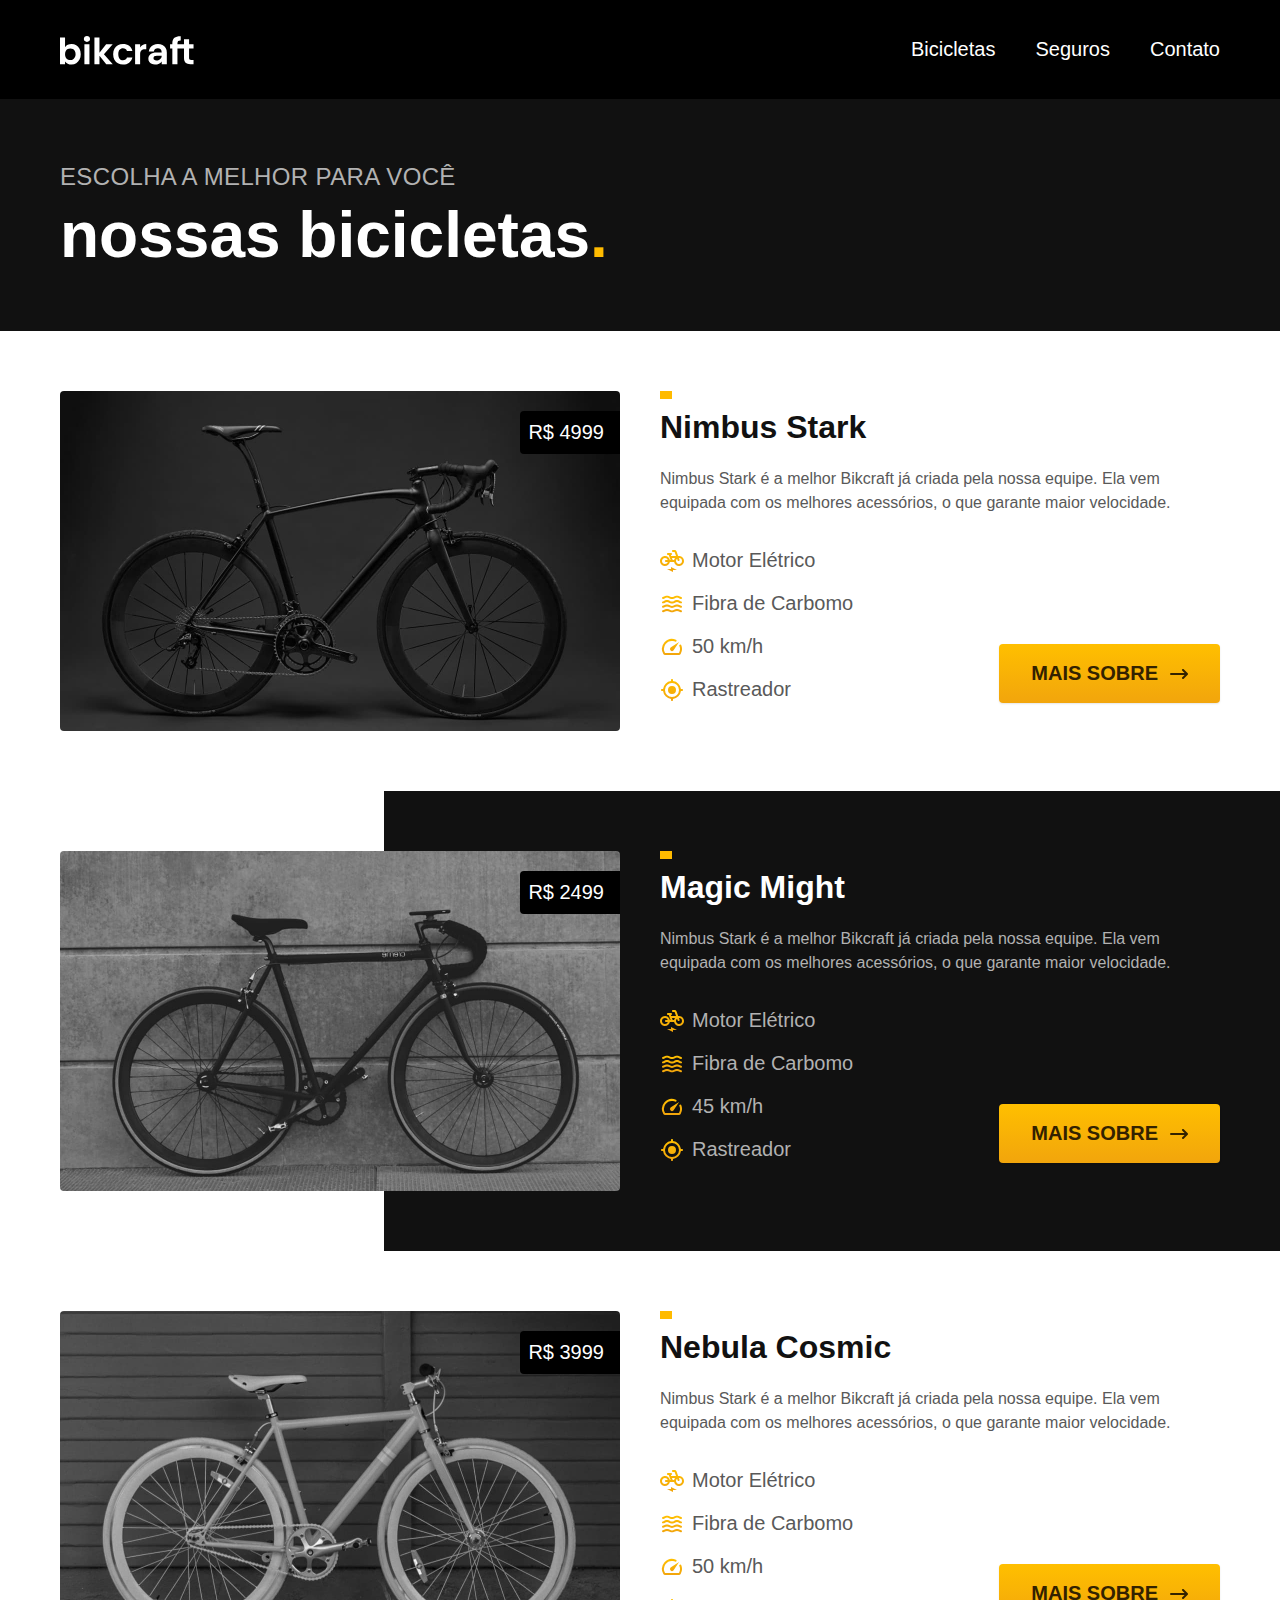
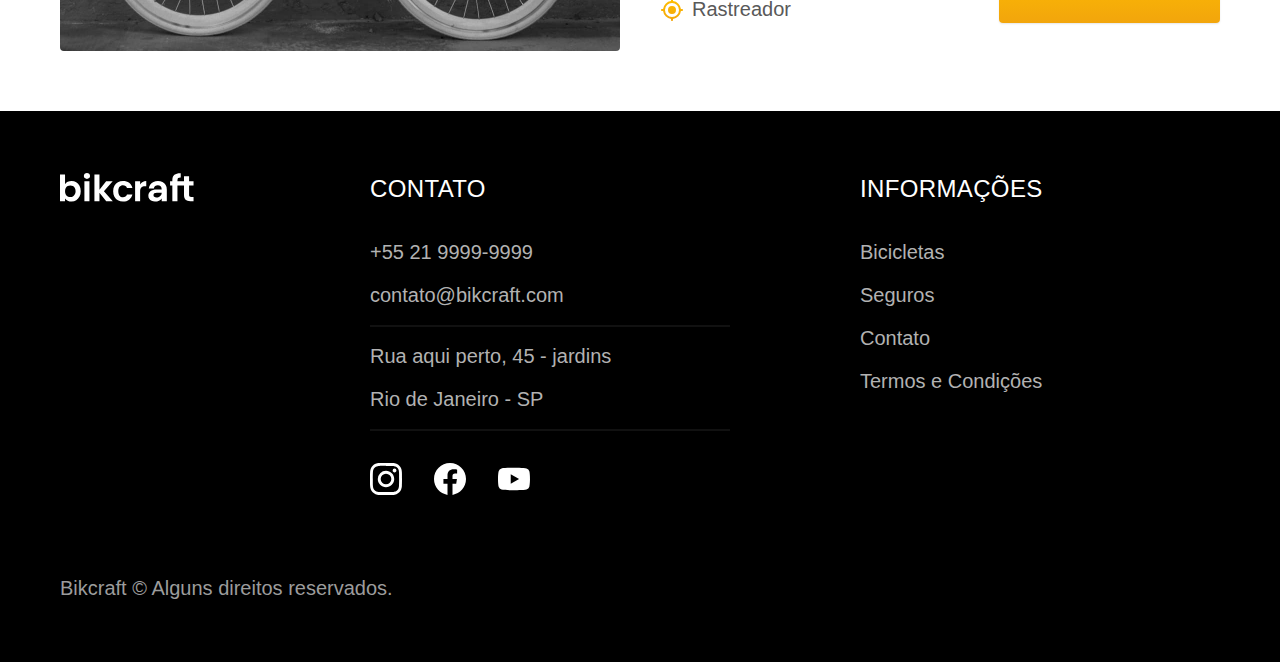
==== bicicletas.html @ 5d1f66c7 "bike-finished" ====
<!DOCTYPE html>

<!DOCTYPE html>
<html lang="pt-br">

<head>
  <meta charset="UTF-8">
  <meta name="description" content="Termos e Condições">
  <meta name="viewport" content="width=device-width, initial-scale=1.0">
  <title>Bicicletas | Bicraft</title>
  <link rel="stylesheet" href="./css/style.css">
  <!-- <link rel="preconnect" href="https://fonts.googleapis.com">
<link rel="preconnect" href="https://fonts.gstatic.com" crossorigin>
<link href="https://fonts.googleapis.com/css2?family=Merriweather:ital,wght@1,900&family=Poppins:wght@400;600&family=Roboto:wght@400;500&display=swap" rel="stylesheet"> -->

<body id="bicicletas">
  <header class="header-bg">
    <div class="header container">

      <a href="./">
        <img src="./img/bikcraft.svg" alt="Bikcraft">
      </a>

      <nav aria-label="primaria">
        <ul class="header-menu font-1-m cor-0">
          <li> <a href="./bicicletas.html">Bicicletas</a></li>
          <li> <a href="./seguros.html">Seguros</a></li>
          <li> <a href="./contato.html">Contato</a></li>
        </ul>
      </nav>
    </div>
  </header>

  <main>
    <div class="titulo-bg">
      <div class="titulo container">
        <p class="font-2-l-b cor-5">ESCOLHA A MELHOR PARA VOCÊ</p>
        <h1 class="font-1-xxl cor-0">nossas bicicletas<span class="cor-p1">.</span>
          <h1>
      </div>
    </div>


    <div class="bicicletas container">

      <div class="bicicletas-imagem">
        <img src="./img/bicicletas/nimbus.jpg" alt="bicicleta preta">
        <span class="font-2-m cor-0">R$ 4999</span>
      </div>

      <div class="bicicletas-conteudo">
        <h2 class="font-1-xl">Nimbus Stark</h2>
        <p class="font-2-s cor-8"> Nimbus Stark é a melhor Bikcraft já criada pela nossa equipe. Ela vem equipada com os melhores acessórios, o que garante maior velocidade.</p>
        <ul class="font-1-m cor-8">
          <li><img src="./img/icones/eletrica.svg" alt="">Motor Elétrico</li>
          <li><img src="./img/icones/carbono.svg" alt="">Fibra de Carbomo</li>
          <li><img src="./img/icones/velocidade.svg" alt="">50 km/h</li>
          <li><img src="./img/icones/rastreador.svg" alt="">Rastreador</li>
        </ul>
        <a class="botao seta" href="./bicicletas/nimbus.html">Mais Sobre</a>
      </div>
    </div>


    <div class="bicicletas-bg">
      <div class="bicicletas container">

        <div class="bicicletas-imagem">
          <img src="./img/bicicletas/magic.jpg" alt="bicicleta preta">
          <span class="font-2-m cor-0">R$ 2499</span>
        </div>

        <div class="bicicletas-conteudo">
          <h2 class="font-1-xl cor-0">Magic Might</h2>
          <p class="font-2-s cor-5"> Nimbus Stark é a melhor Bikcraft já criada pela nossa equipe. Ela vem equipada com os melhores acessórios, o que garante maior velocidade.</p>
          <ul class="font-1-m cor-5">
            <li><img src="./img/icones/eletrica.svg" alt="">Motor Elétrico</li>
            <li><img src="./img/icones/carbono.svg" alt="">Fibra de Carbomo</li>
            <li><img src="./img/icones/velocidade.svg" alt="">45 km/h</li>
            <li><img src="./img/icones/rastreador.svg" alt="">Rastreador</li>
          </ul>
          <a class="botao seta" href="./bicicletas/magic.html">Mais Sobre</a>
        </div>

      </div>
    </div>


    <div class="bicicletas container">

      <div class="bicicletas-imagem">
        <img src="./img/bicicletas/nebula.jpg" alt="bicicleta preta">
        <span class="font-2-m cor-0">R$ 3999</span>
      </div>

      <div class="bicicletas-conteudo">
        <h2 class="font-1-xl">Nebula Cosmic</h2>
        <p class="font-2-s cor-8"> Nimbus Stark é a melhor Bikcraft já criada pela nossa equipe. Ela vem equipada com os melhores acessórios, o que garante maior velocidade.</p>
        <ul class="font-1-m cor-8">
          <li><img src="./img/icones/eletrica.svg" alt="">Motor Elétrico</li>
          <li><img src="./img/icones/carbono.svg" alt="">Fibra de Carbomo</li>
          <li><img src="./img/icones/velocidade.svg" alt="">50 km/h</li>
          <li><img src="./img/icones/rastreador.svg" alt="">Rastreador</li>
        </ul>
        <a class="botao seta" href="./bicicletas/nebula.html">Mais Sobre</a>
      </div>
    </div>


  </main>









  <footer class="footer-bg">
    <div class="footer container">
      <img src="./img/bikcraft.svg" alt="Bikecraft">

      <div class="footer-contato">
        <h3 class="font-2-l-b cor-0">Contato</h3>
        <ul class="font-2-m cor-5">
          <li><a href="tel:+55219999999">+55 21 9999-9999</a></li>
          <li><a href="mailto:contato@bikcraft.com">contato@bikcraft.com</a></li>
          <li>Rua aqui perto, 45 - jardins</li>
          <li>Rio de Janeiro - SP</li>
        </ul>
        <div class="footer-redes">
          <a href="./">
            <img src="./img/redes/instagram.svg" alt="Instagram">
          </a>
          <a href="./">
            <img src="./img/redes/facebook.svg" alt="Facebook">
          </a>
          <a href="./">
            <img src="./img/redes/youtube.svg" alt="Youtube">
          </a>
        </div>
      </div>

      <div class="footer-informacoes">
        <h3 class="font-2-l-b cor-0">informações</h3>
        <nav>
          <ul class="font-1-m cor-5">
            <li> <a href="./bicicletas.html">Bicicletas</a></li>
            <li> <a href="./seguros.html">Seguros</a></li>
            <li> <a href="./contato.html">Contato</a></li>
            <li> <a href="./termos.html">Termos e Condições</a></li>
          </ul>
        </nav>
      </div>
      <p class="footer-copy font-2-m cor-6">Bikcraft © Alguns direitos reservados.</p>



    </div>

  </footer>


</body>

</html>
---- css/style.css ----
@import "./global/global.css";
@import "./utilidades/tipografia.css";
@import "./utilidades/cores.css";

@import "./global/header.css";
@import "./global/footer.css";

/* Componentes */
@import "./utilidades/componentes.css";

/* Home */
@import "./home/introducao.css";
@import "./home/tecnologia.css";
@import "./home/parceiros.css";
@import "./home/depoimento.css";

/* Bicicletas */
@import "./bicicletas/bicicletas-lista.css";
@import "./bicicletas/bicicletas.css";

/* Seguros */
@import "./seguros/seguros.css";

/* Termos */
@import "./termos/termos.css";
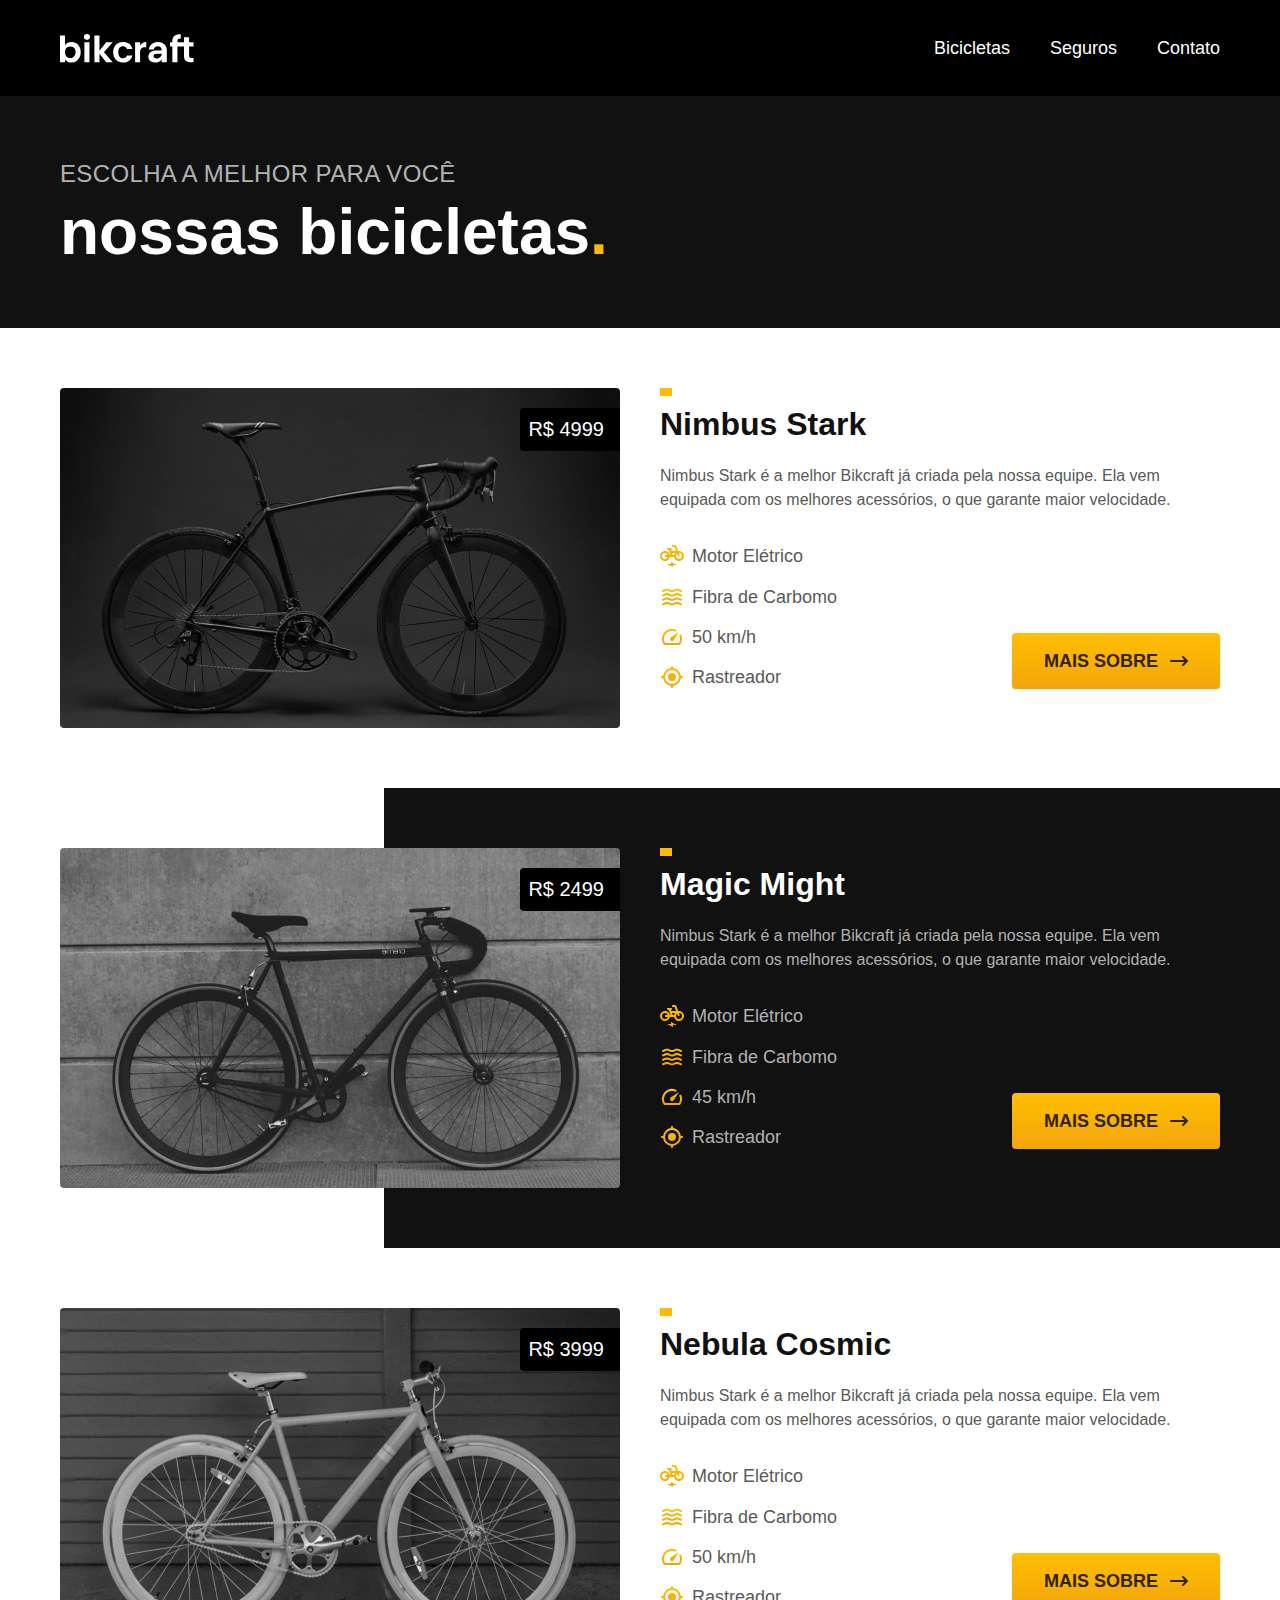
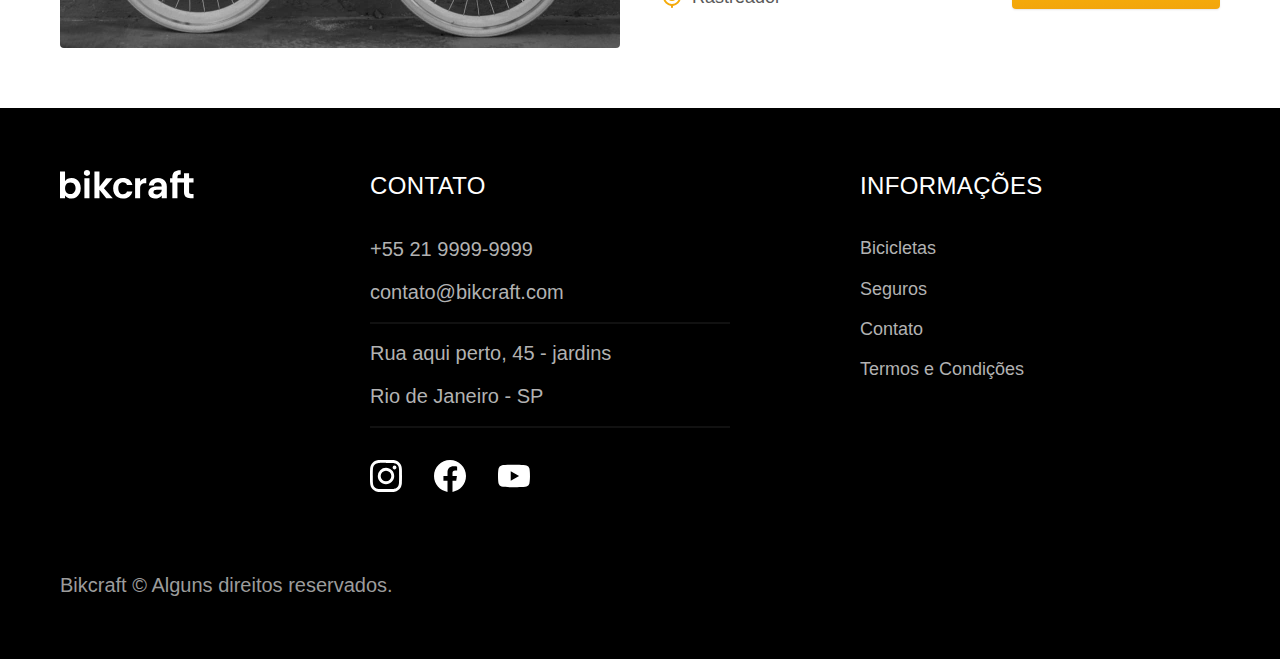
==== commit 9afbb21e: "bug-fix" ====
--- a/bicicletas.html
+++ b/bicicletas.html
@@ -1,4 +1,4 @@
-<!DOCTYPE html>
+
 
 <!DOCTYPE html>
 <html lang="pt-br">
--- a/css/style.css
+++ b/css/style.css
@@ -5,8 +5,9 @@
 @import "./global/header.css";
 @import "./global/footer.css";
 
-/* Componentes */
+/* Utilidades */
 @import "./utilidades/componentes.css";
+@import "./utilidades/formulario.css";
 
 /* Home */
 @import "./home/introducao.css";
@@ -18,8 +19,18 @@
 @import "./bicicletas/bicicletas-lista.css";
 @import "./bicicletas/bicicletas.css";
 
+/* Bicicleta */
+@import "./bicicleta/bicicleta.css";
+@import "./bicicleta/seguro.css";
+
 /* Seguros */
 @import "./seguros/seguros.css";
+@import "./seguros/vantagens.css";
+@import "./seguros/perguntas.css";
+
+/* Contato */
+@import "./contato/contato.css";
+@import "./contato/lojas.css";
 
 /* Termos */
 @import "./termos/termos.css";
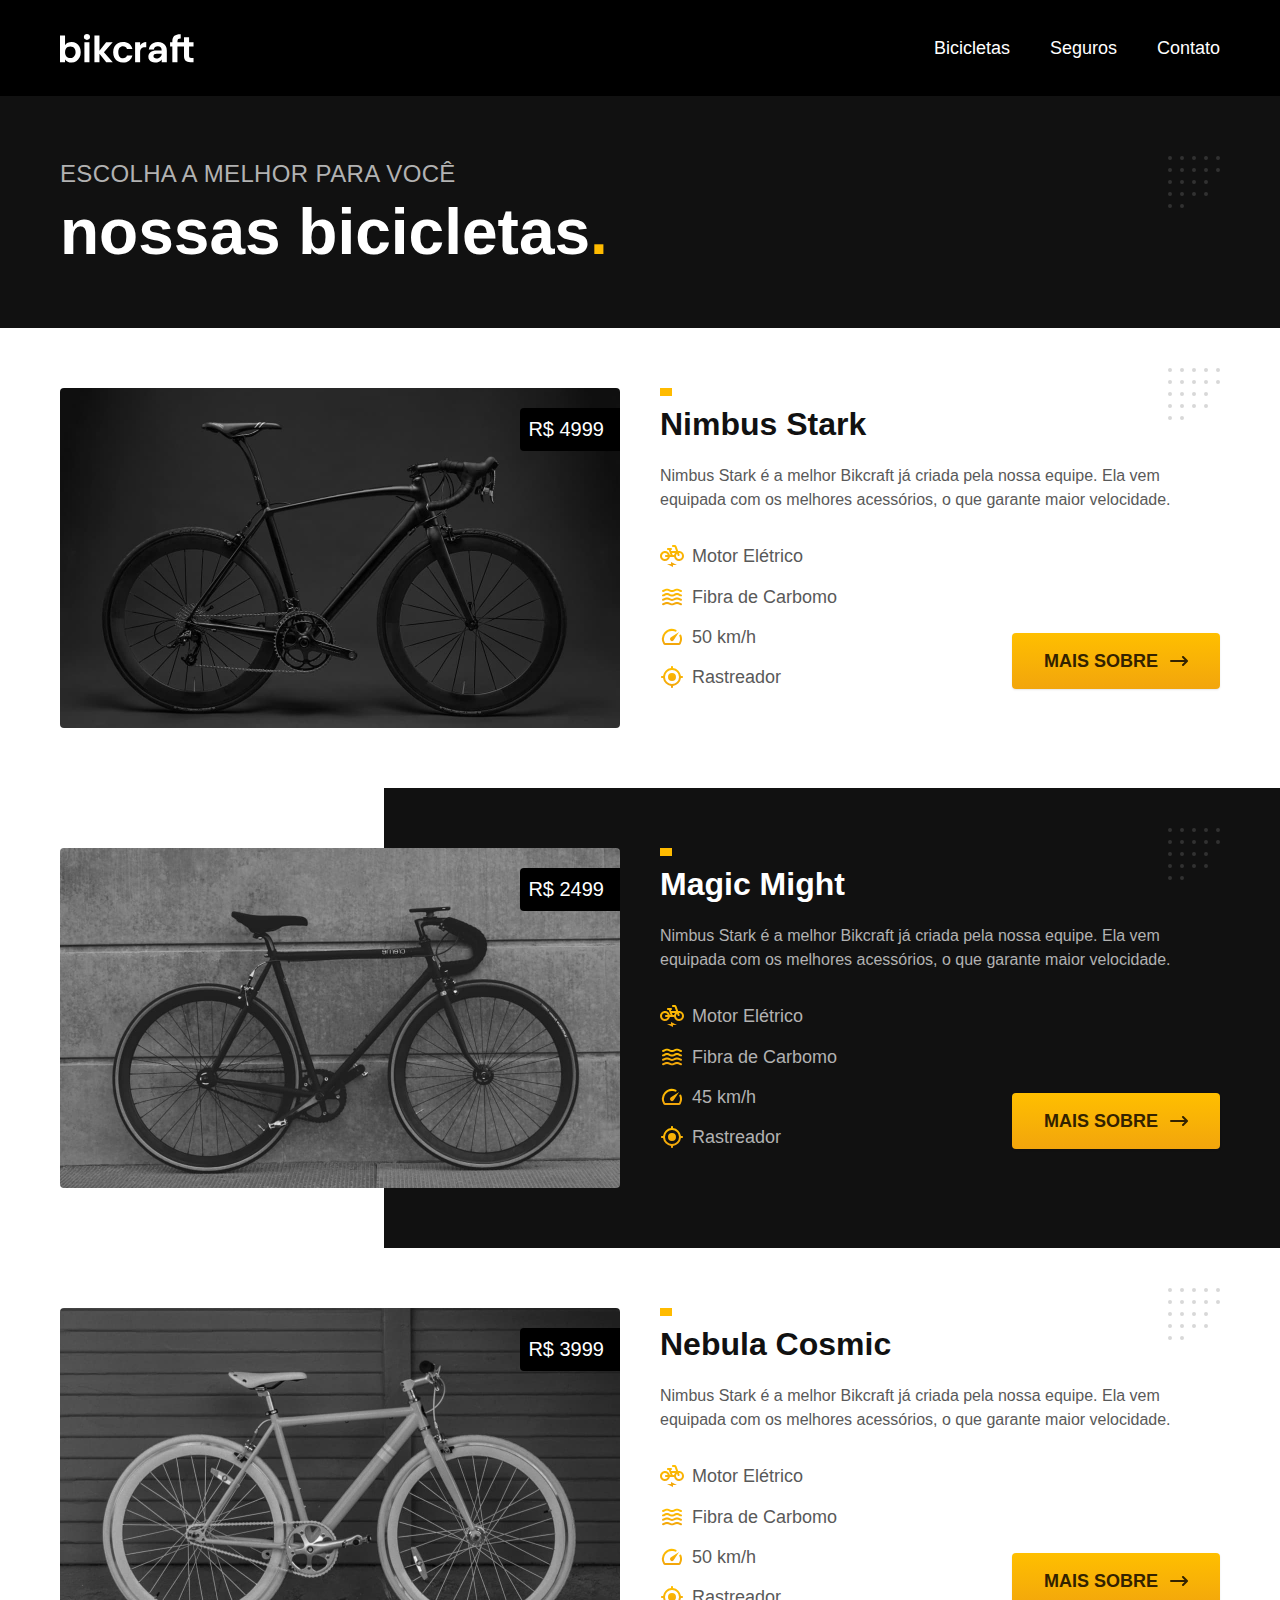
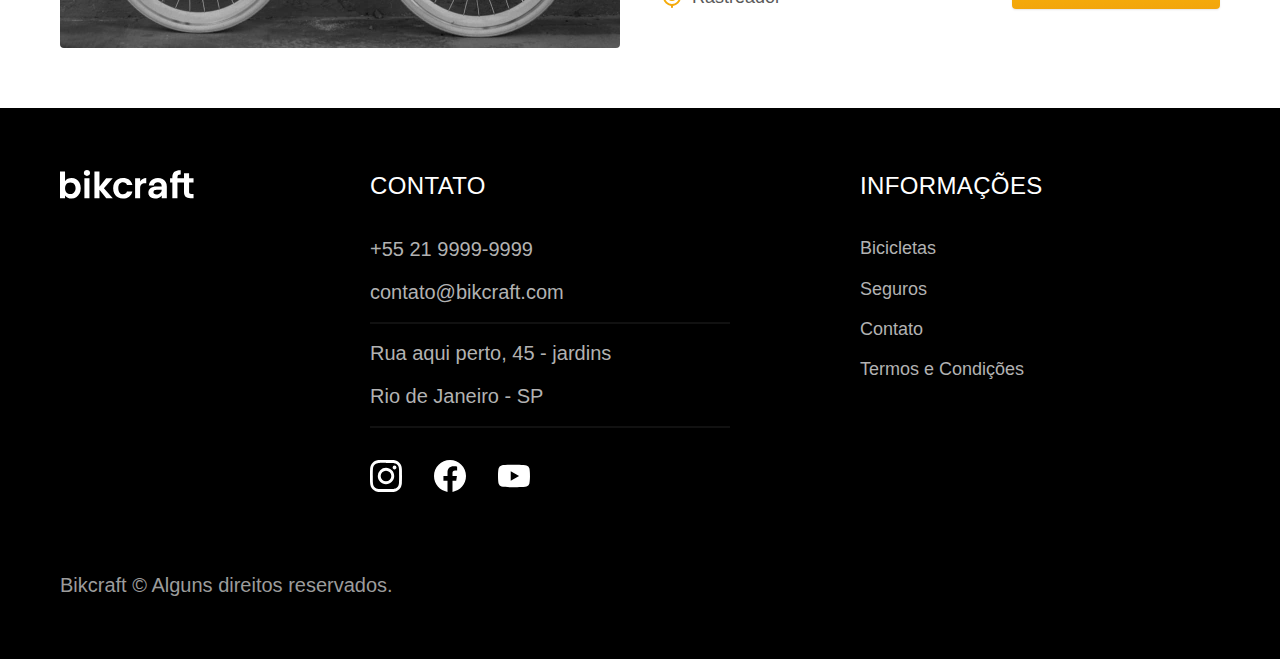
==== commit 01265fb6: "completing optimization" ====
--- a/bicicletas.html
+++ b/bicicletas.html
@@ -1,5 +1,3 @@
-
-
 <!DOCTYPE html>
 <html lang="pt-br">
 
@@ -8,6 +6,7 @@
   <meta name="description" content="Termos e Condições">
   <meta name="viewport" content="width=device-width, initial-scale=1.0">
   <title>Bicicletas | Bicraft</title>
+  <link rel="preload" href="./css/style.css" as="style">
   <link rel="stylesheet" href="./css/style.css">
   <!-- <link rel="preconnect" href="https://fonts.googleapis.com">
 <link rel="preconnect" href="https://fonts.gstatic.com" crossorigin>
--- a/css/style.css
+++ b/css/style.css
@@ -32,5 +32,8 @@
 @import "./contato/contato.css";
 @import "./contato/lojas.css";
 
+/* Orcamento */
+@import "./orcamento/orcamento.css";
+
 /* Termos */
 @import "./termos/termos.css";
--- a/css/style.css
+++ b/css/style.css
@@ -32,5 +32,8 @@
 @import "./contato/contato.css";
 @import "./contato/lojas.css";
 
+/* Orcamento */
+@import "./orcamento/orcamento.css";
+
 /* Termos */
 @import "./termos/termos.css";
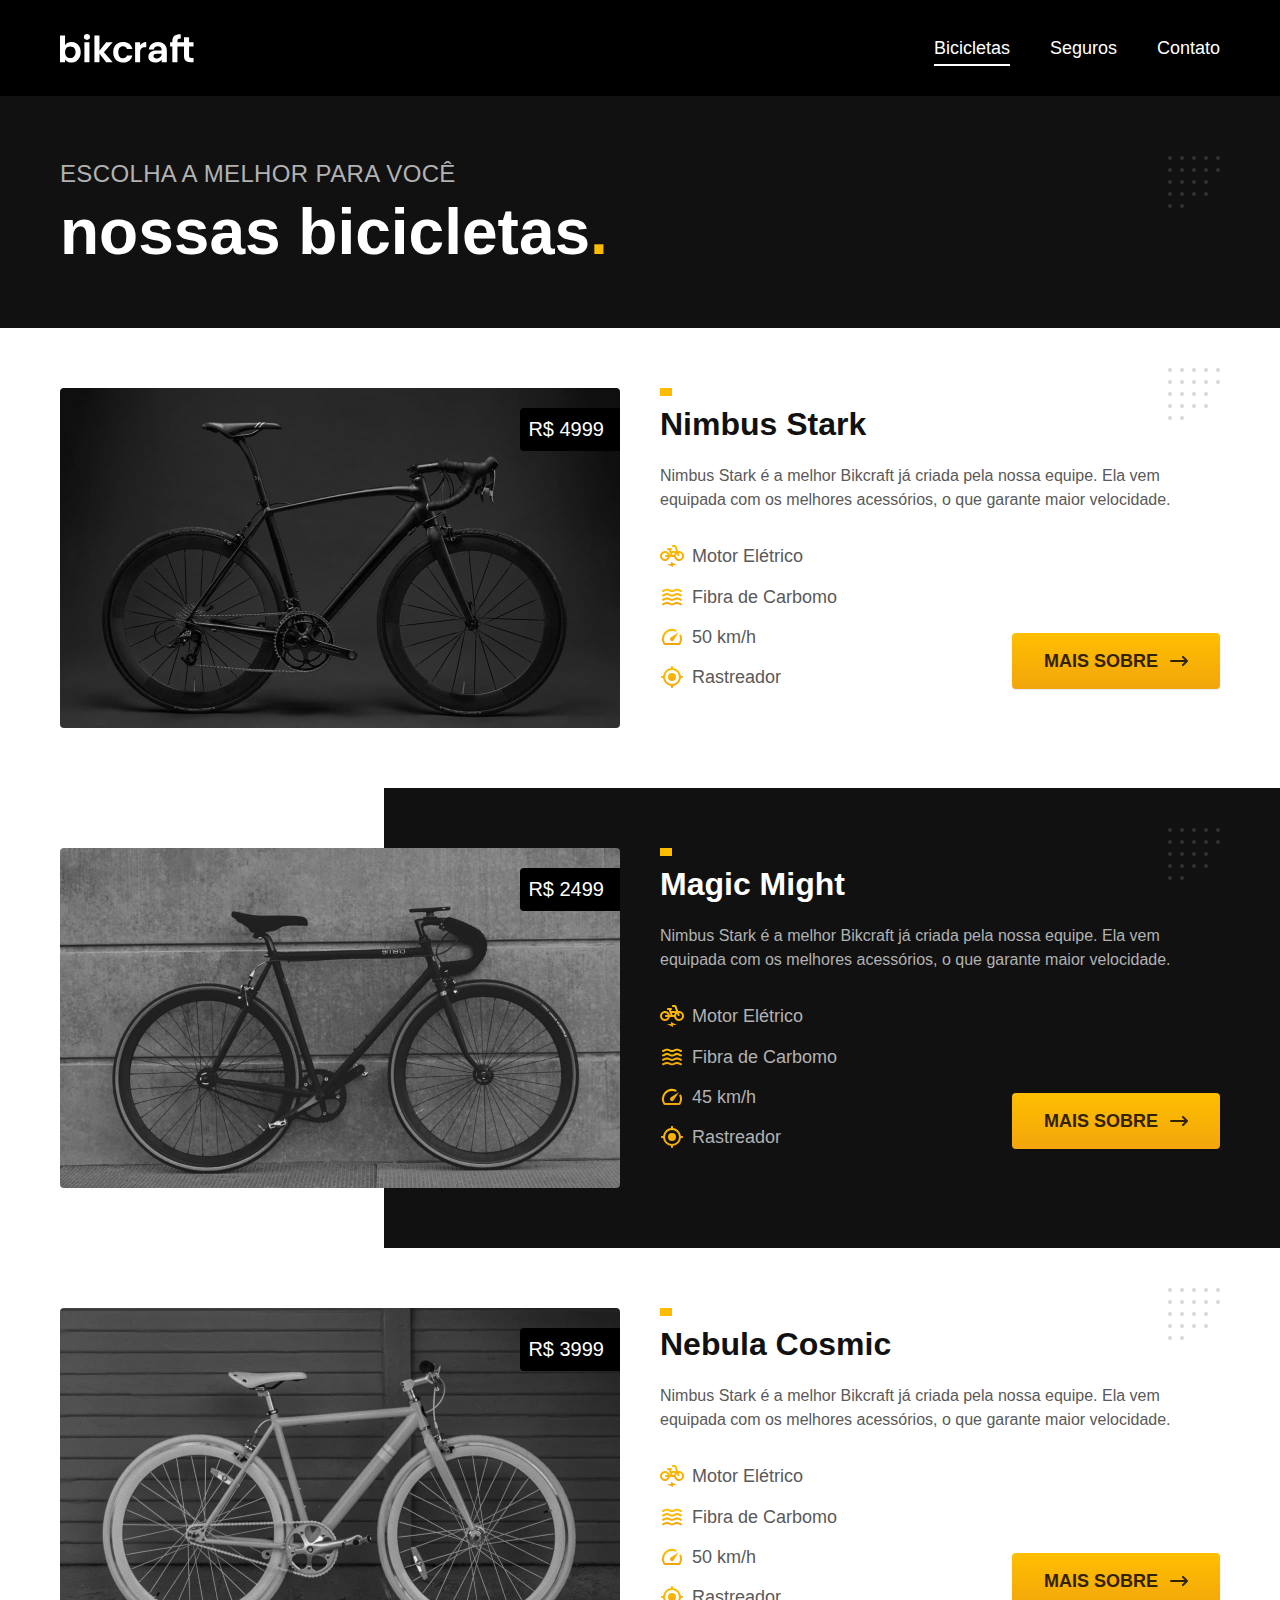
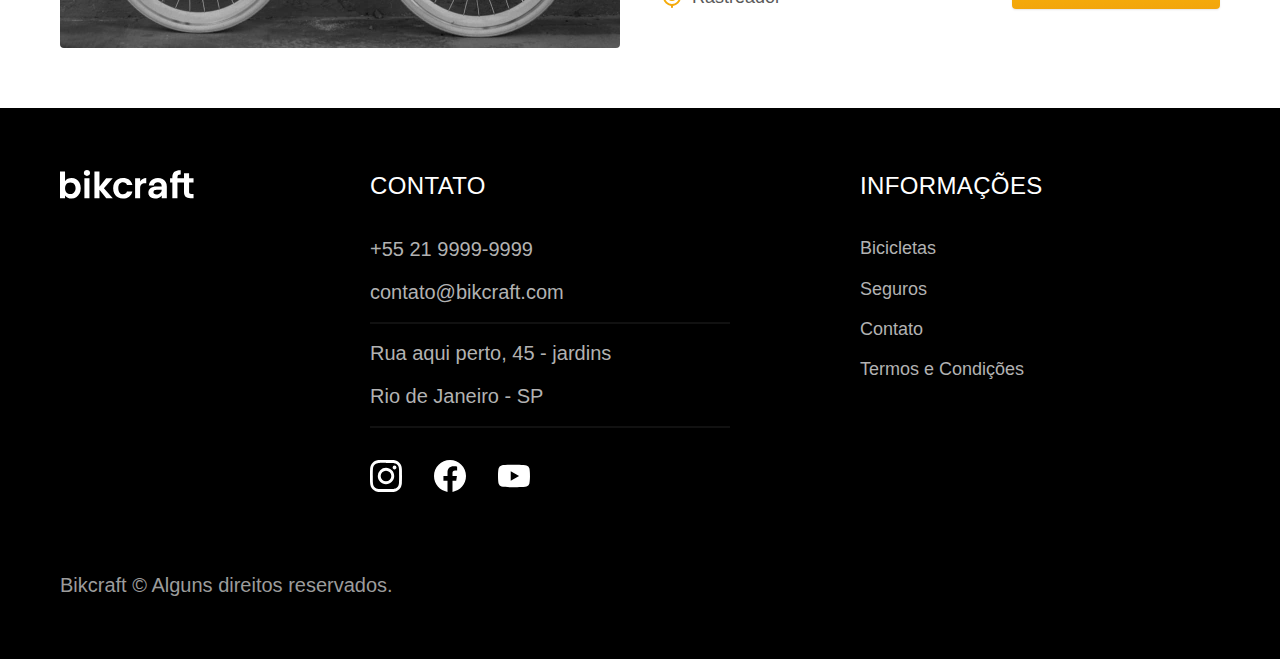
==== commit 1dc8a4f0: "active menu" ====
--- a/bicicletas.html
+++ b/bicicletas.html
@@ -17,7 +17,7 @@
     <div class="header container">
 
       <a href="./">
-        <img src="./img/bikcraft.svg" alt="Bikcraft">
+        <img src="./img/bikcraft.svg" width="136" height="32" alt="Bikcraft">
       </a>
 
       <nav aria-label="primaria">
@@ -118,7 +118,7 @@
 
   <footer class="footer-bg">
     <div class="footer container">
-      <img src="./img/bikcraft.svg" alt="Bikecraft">
+      <img src="./img/bikcraft.svg" width="136" height="32" alt="Bikecraft">
 
       <div class="footer-contato">
         <h3 class="font-2-l-b cor-0">Contato</h3>
@@ -130,13 +130,13 @@
         </ul>
         <div class="footer-redes">
           <a href="./">
-            <img src="./img/redes/instagram.svg" alt="Instagram">
+            <img src="./img/redes/instagram.svg" width="32" height="32" alt="Instagram">
           </a>
           <a href="./">
-            <img src="./img/redes/facebook.svg" alt="Facebook">
+            <img src="./img/redes/facebook.svg" width="32" height="32" alt="Facebook">
           </a>
           <a href="./">
-            <img src="./img/redes/youtube.svg" alt="Youtube">
+            <img src="./img/redes/youtube.svg" width="32" height="32" alt="Youtube">
           </a>
         </div>
       </div>
@@ -161,6 +161,8 @@
   </footer>
 
 
+  <script src="./js/script.js"></script>
+
 </body>
 
 </html>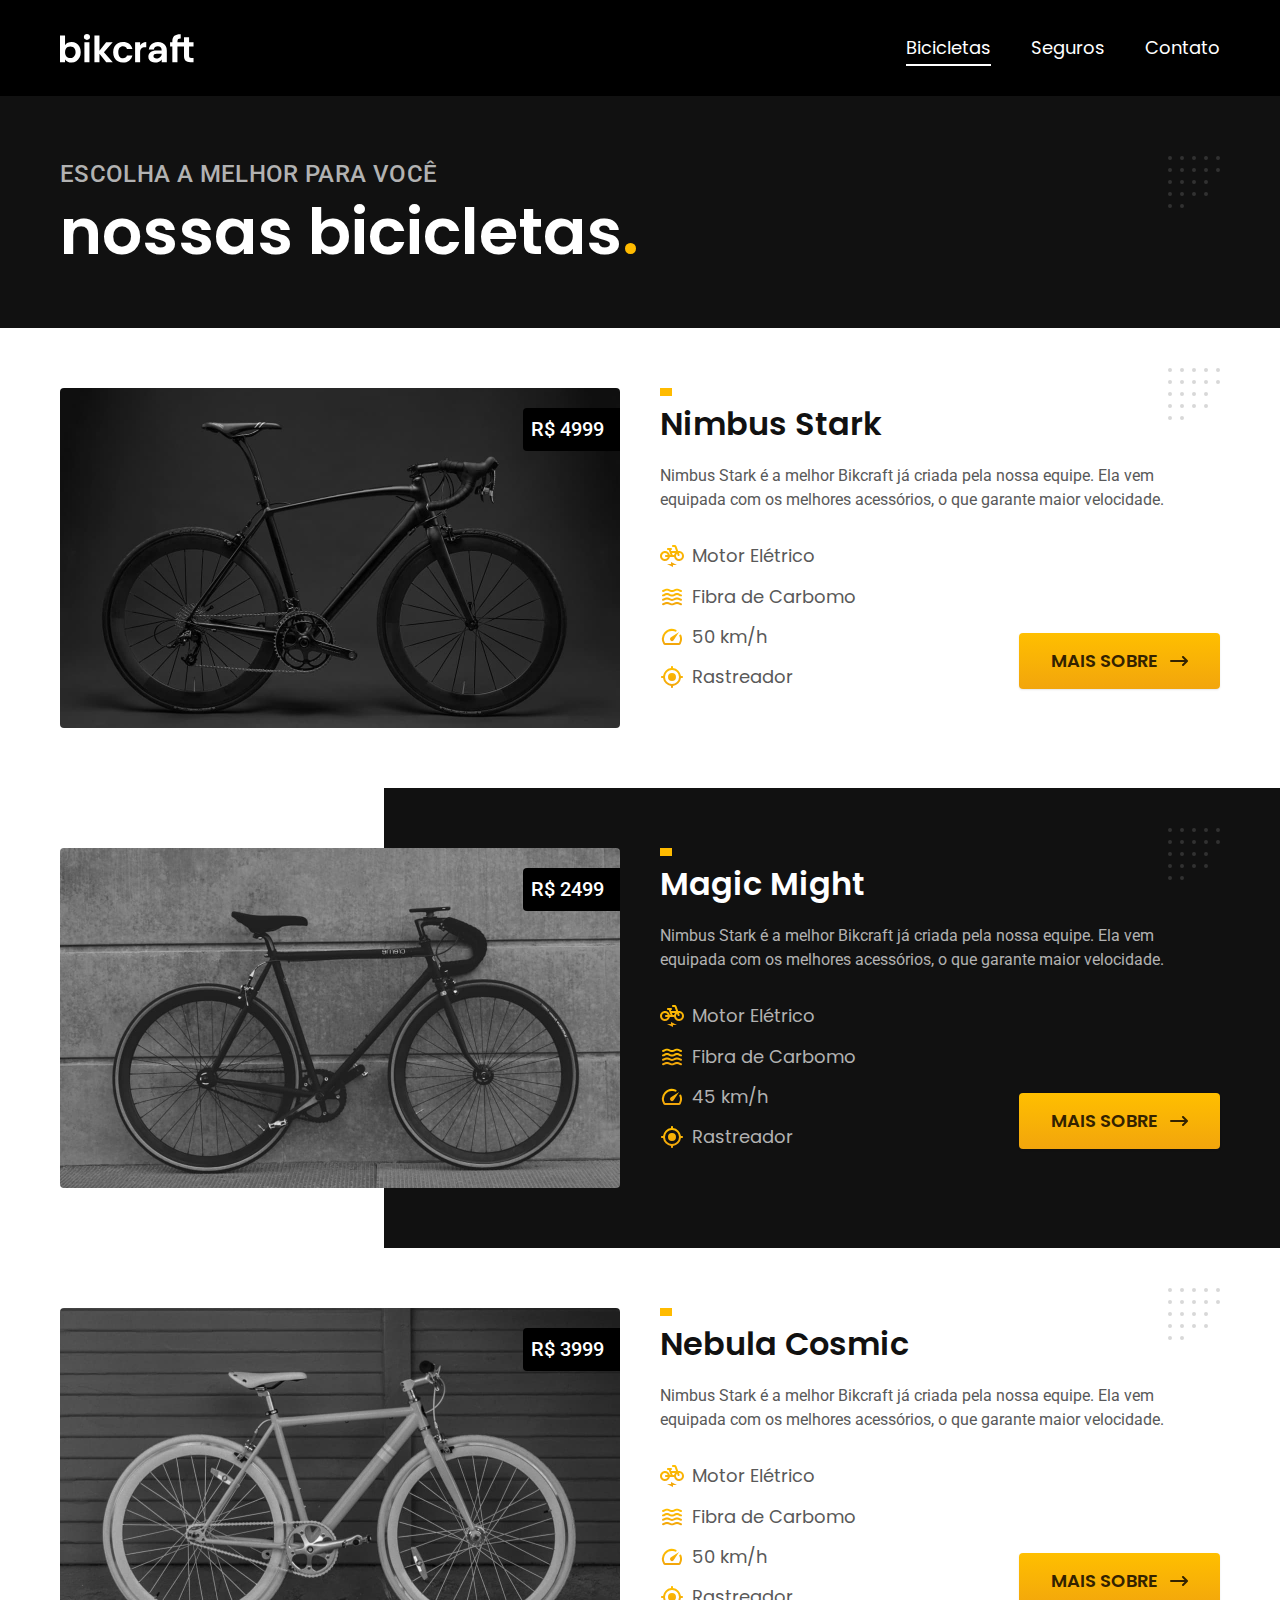
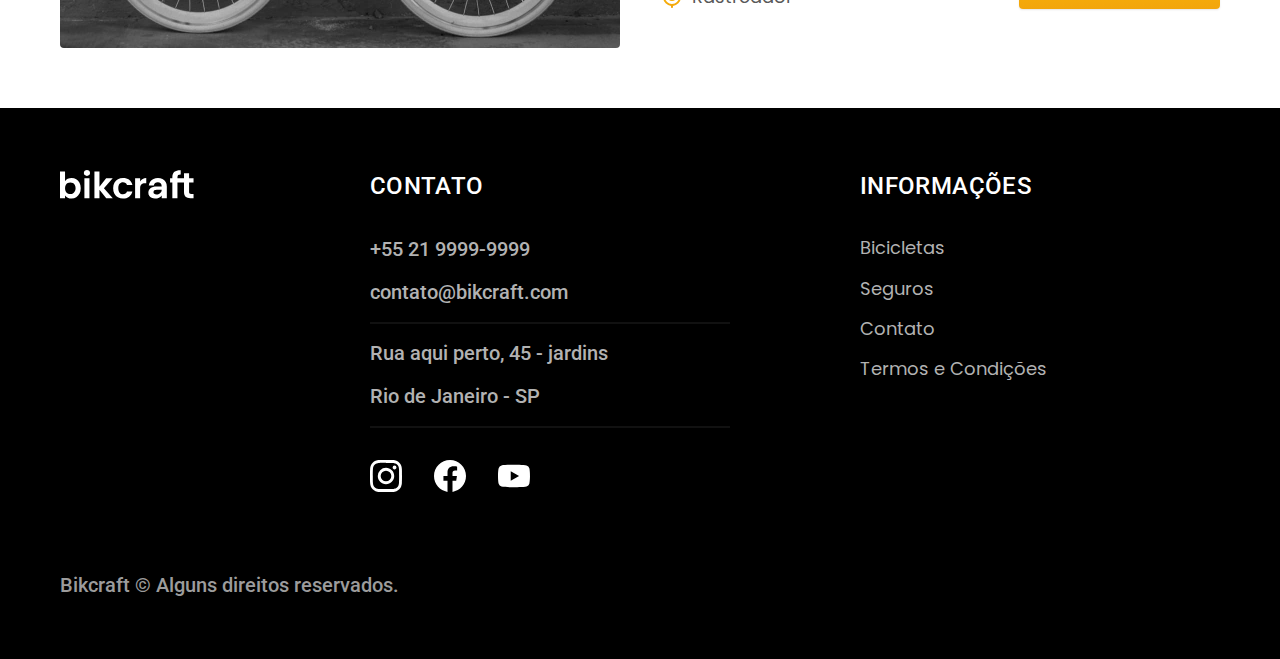
==== commit 470fc835: "Add favicon" ====
--- a/bicicletas.html
+++ b/bicicletas.html
@@ -2,15 +2,19 @@
 <html lang="pt-br">
 
 <head>
+  <link rel="icon" href="./favicon.svg" type="image/svg+xml">
   <meta charset="UTF-8">
   <meta name="description" content="Termos e Condições">
   <meta name="viewport" content="width=device-width, initial-scale=1.0">
   <title>Bicicletas | Bicraft</title>
   <link rel="preload" href="./css/style.css" as="style">
   <link rel="stylesheet" href="./css/style.css">
-  <!-- <link rel="preconnect" href="https://fonts.googleapis.com">
-<link rel="preconnect" href="https://fonts.gstatic.com" crossorigin>
-<link href="https://fonts.googleapis.com/css2?family=Merriweather:ital,wght@1,900&family=Poppins:wght@400;600&family=Roboto:wght@400;500&display=swap" rel="stylesheet"> -->
+  <link rel="preconnect" href="https://fonts.googleapis.com">
+  <link rel="preconnect" href="https://fonts.gstatic.com" crossorigin>
+  <link href="https://fonts.googleapis.com/css2?family=Merriweather:ital,wght@1,900&family=Poppins:wght@400;600&family=Roboto:wght@400;500&display=swap" rel="stylesheet">
+  <script>document.documentElement.classList.add('js');</script>
+</head>
+
 
 <body id="bicicletas">
   <header class="header-bg">
--- a/css/style.css
+++ b/css/style.css
@@ -1,6 +1,7 @@
 @import "./global/global.css";
 @import "./utilidades/tipografia.css";
 @import "./utilidades/cores.css";
+@import "./utilidades/animacao.css";
 
 @import "./global/header.css";
 @import "./global/footer.css";
--- a/css/style.css
+++ b/css/style.css
@@ -1,6 +1,7 @@
 @import "./global/global.css";
 @import "./utilidades/tipografia.css";
 @import "./utilidades/cores.css";
+@import "./utilidades/animacao.css";
 
 @import "./global/header.css";
 @import "./global/footer.css";
